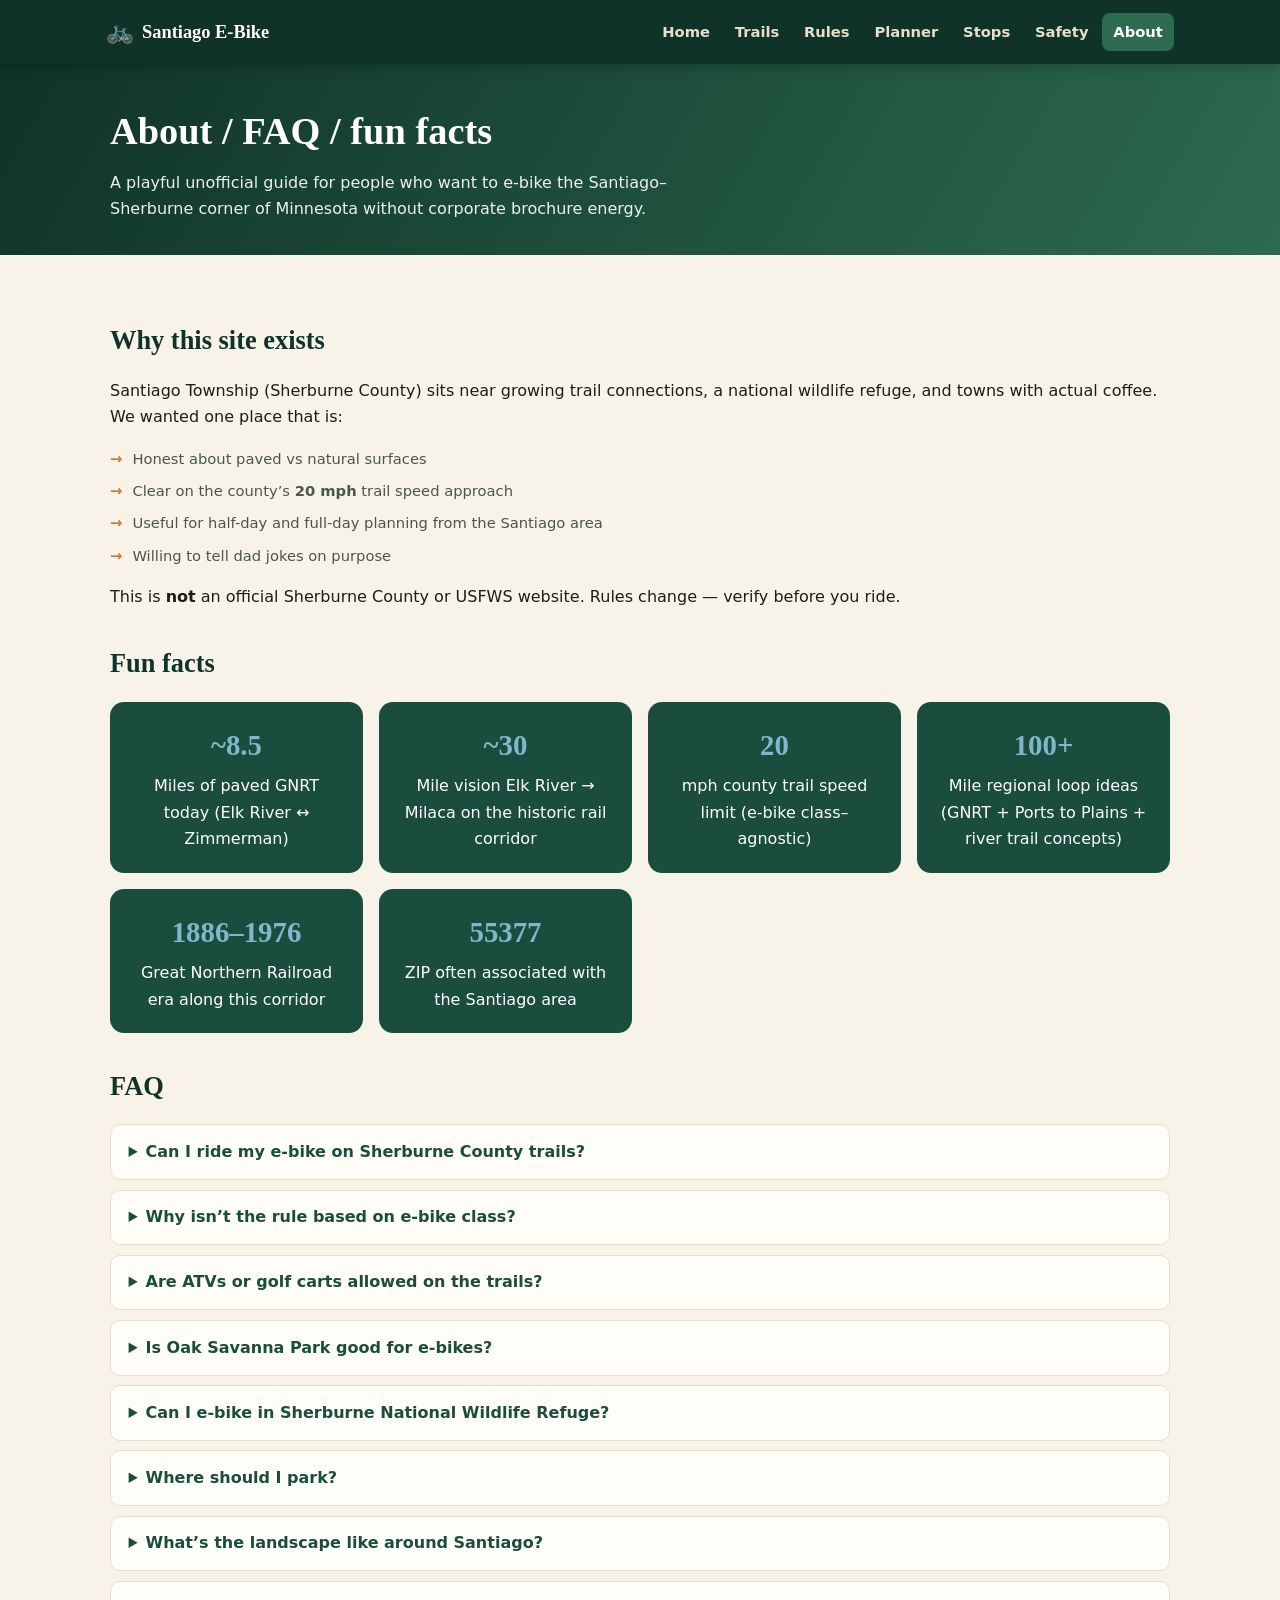
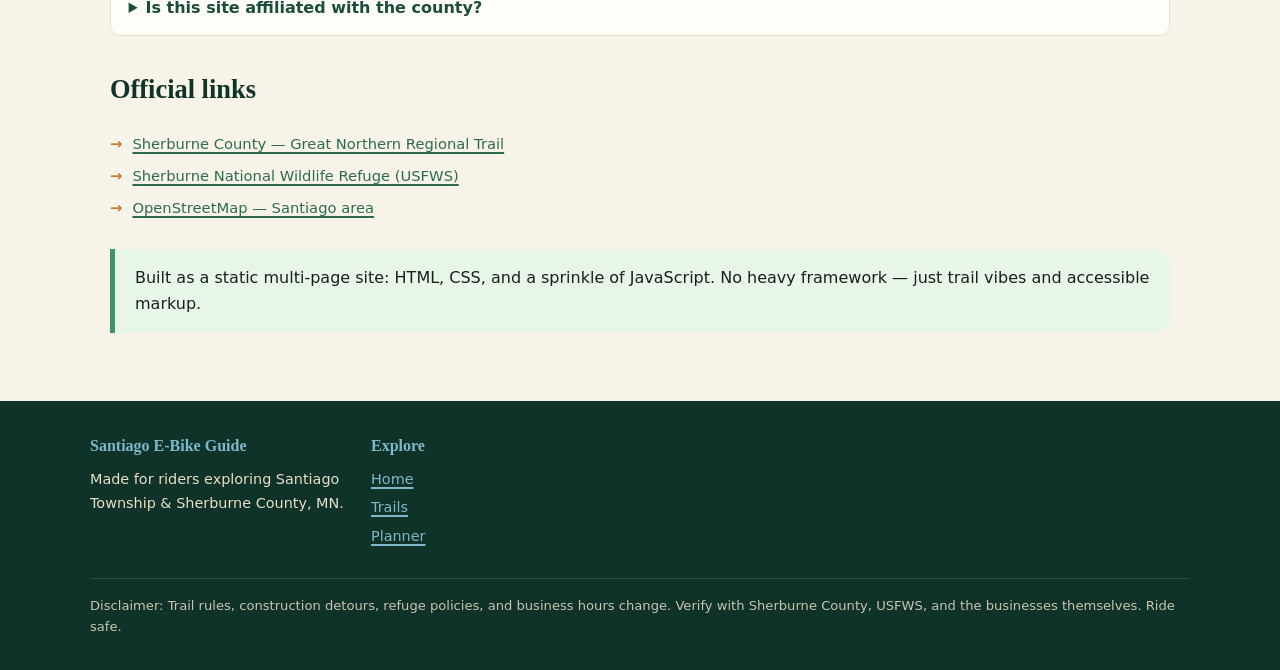
==== about.html @ 82b5d987 "Initial Santiago MN e-bike guide site Static multi-page guide for trails, rules, trip plans, and sto" ====
<!DOCTYPE html>
<html lang="en">
<head>
  <meta charset="UTF-8" />
  <meta name="viewport" content="width=device-width, initial-scale=1" />
  <meta name="description" content="About the Santiago E-Bike Guide — FAQ and fun facts about Santiago Township and Sherburne County trails." />
  <title>About &amp; FAQ | Santiago E-Bike Guide</title>
  <link rel="stylesheet" href="styles.css" />
</head>
<body>
  <a class="skip-link" href="#main">Skip to content</a>
  <header class="site-header">
    <div class="nav-inner">
      <a class="logo" href="index.html"><span class="logo-bike" aria-hidden="true">🚲</span> Santiago E-Bike</a>
      <button class="nav-toggle" type="button" aria-expanded="false" aria-controls="site-nav" aria-label="Open menu">☰</button>
      <nav id="site-nav" aria-label="Primary">
        <ul class="nav-list">
          <li><a href="index.html">Home</a></li>
          <li><a href="trails.html">Trails</a></li>
          <li><a href="rules.html">Rules</a></li>
          <li><a href="planner.html">Planner</a></li>
          <li><a href="stops.html">Stops</a></li>
          <li><a href="safety.html">Safety</a></li>
          <li><a href="about.html" aria-current="page">About</a></li>
        </ul>
      </nav>
    </div>
  </header>

  <div class="page-hero">
    <div class="wrap">
      <h1>About / FAQ / fun facts</h1>
      <p>A playful unofficial guide for people who want to e-bike the Santiago–Sherburne corner of Minnesota without corporate brochure energy.</p>
    </div>
  </div>

  <main id="main">
    <div class="wrap">
      <h2>Why this site exists</h2>
      <p>Santiago Township (Sherburne County) sits near growing trail connections, a national wildlife refuge, and towns with actual coffee. We wanted one place that is:</p>
      <ul class="meta-list">
        <li>Honest about paved vs natural surfaces</li>
        <li>Clear on the county’s <strong>20 mph</strong> trail speed approach</li>
        <li>Useful for half-day and full-day planning from the Santiago area</li>
        <li>Willing to tell dad jokes on purpose</li>
      </ul>
      <p>This is <strong>not</strong> an official Sherburne County or USFWS website. Rules change — verify before you ride.</p>

      <h2>Fun facts</h2>
      <div class="fun-facts">
        <div class="fun-fact">
          <strong>~8.5</strong>
          Miles of paved GNRT today (Elk River ↔ Zimmerman)
        </div>
        <div class="fun-fact">
          <strong>~30</strong>
          Mile vision Elk River → Milaca on the historic rail corridor
        </div>
        <div class="fun-fact">
          <strong>20</strong>
          mph county trail speed limit (e-bike class–agnostic)
        </div>
        <div class="fun-fact">
          <strong>100+</strong>
          Mile regional loop ideas (GNRT + Ports to Plains + river trail concepts)
        </div>
        <div class="fun-fact">
          <strong>1886–1976</strong>
          Great Northern Railroad era along this corridor
        </div>
        <div class="fun-fact">
          <strong>55377</strong>
          ZIP often associated with the Santiago area
        </div>
      </div>

      <h2>FAQ</h2>
      <div class="faq">
        <details>
          <summary>Can I ride my e-bike on Sherburne County trails?</summary>
          <p>Electric-assisted bicycles (as defined in Minnesota state law / county ordinance alignment) are allowed on county trails, including the Great Northern Regional Trail. Keep speeds at or under 20 mph.</p>
        </details>
        <details>
          <summary>Why isn’t the rule based on e-bike class?</summary>
          <p>County discussion noted that classes are hard to distinguish visually, making class-based rules tough to enforce. A universal speed limit is clearer for everyone.</p>
        </details>
        <details>
          <summary>Are ATVs or golf carts allowed on the trails?</summary>
          <p>No. Motorized vehicles such as ATVs, golf carts, and similar machines are not allowed on county trails.</p>
        </details>
        <details>
          <summary>Is Oak Savanna Park good for e-bikes?</summary>
          <p>It’s wonderful parkland, but surfaces lean crushed limestone / natural — better as a hike or careful check-before-you-ride situation. For a dedicated e-bike spin, prioritize the paved GNRT.</p>
        </details>
        <details>
          <summary>Can I e-bike in Sherburne National Wildlife Refuge?</summary>
          <p>Maybe on some roads — maybe not on trails. Refuge rules are separate from county trail rules. Check USFWS guidance before you go; many visitors have a better wildlife day on foot.</p>
        </details>
        <details>
          <summary>Where should I park?</summary>
          <p>Use designated GNRT parking locations (county lists multiple). Popular references include Zimmerman City Park / Lion’s Park and Elk River–area lots including Woodland Trails Regional Park. Confirm the current map on the county site.</p>
        </details>
        <details>
          <summary>What’s the landscape like around Santiago?</summary>
          <p>Flat-to-gently-rolling prairie, oak, and wetland country — roughly 45.53°N, 93.82°W — near Becker, Zimmerman, and Elk River.</p>
        </details>
        <details>
          <summary>Is this site affiliated with the county?</summary>
          <p>Nope. Friendly fan guide. Official info lives with Sherburne County Parks &amp; Recreation and USFWS.</p>
        </details>
      </div>

      <h2>Official links</h2>
      <ul class="meta-list">
        <li><a href="https://www.co.sherburne.mn.us/1393/Great-Northern-Regional-Trail" rel="noopener noreferrer" target="_blank">Sherburne County — Great Northern Regional Trail</a></li>
        <li><a href="https://www.fws.gov/refuge/sherburne" rel="noopener noreferrer" target="_blank">Sherburne National Wildlife Refuge (USFWS)</a></li>
        <li><a href="https://www.openstreetmap.org/?mlat=45.53&amp;mlon=-93.82#map=11/45.53/-93.82" rel="noopener noreferrer" target="_blank">OpenStreetMap — Santiago area</a></li>
      </ul>

      <div class="callout" style="margin-top:1.5rem">
        Built as a static multi-page site: HTML, CSS, and a sprinkle of JavaScript. No heavy framework — just trail vibes and accessible markup.
      </div>
    </div>
  </main>

  <footer class="site-footer">
    <div class="wrap">
      <div>
        <h3>Santiago E-Bike Guide</h3>
        <p>Made for riders exploring Santiago Township &amp; Sherburne County, MN.</p>
      </div>
      <div>
        <h3>Explore</h3>
        <ul class="footer-nav">
          <li><a href="index.html">Home</a></li>
          <li><a href="trails.html">Trails</a></li>
          <li><a href="planner.html">Planner</a></li>
        </ul>
      </div>
      <p class="disclaimer">Disclaimer: Trail rules, construction detours, refuge policies, and business hours change. Verify with Sherburne County, USFWS, and the businesses themselves. Ride safe.</p>
    </div>
  </footer>
  <script src="nav.js"></script>
</body>
</html>
---- styles.css ----
/* Santiago E-Bike Guide — Minnesota prairie greens, sky blues, warm trail accents */
:root {
  --pine: #1a4d3e;
  --pine-deep: #0f3328;
  --moss: #2d6a4f;
  --sage: #40916c;
  --sky: #4a90a4;
  --sky-light: #7eb8c9;
  --cream: #f7f3e9;
  --sand: #e8dfc8;
  --trail: #c4783a;
  --trail-hot: #d4894a;
  --bark: #5c4033;
  --ink: #1a1f1c;
  --muted: #4a554e;
  --white: #ffffff;
  --card: #fffdf8;
  --shadow: 0 4px 20px rgba(15, 51, 40, 0.12);
  --radius: 14px;
  --nav-h: 64px;
  --font: "Segoe UI", system-ui, -apple-system, sans-serif;
  --display: Georgia, "Palatino Linotype", "Book Antiqua", serif;
}

*, *::before, *::after { box-sizing: border-box; margin: 0; padding: 0; }

html { scroll-behavior: smooth; }

body {
  font-family: var(--font);
  color: var(--ink);
  background: var(--cream);
  line-height: 1.65;
  min-height: 100vh;
  display: flex;
  flex-direction: column;
}

img { max-width: 100%; height: auto; display: block; }
a { color: var(--moss); text-decoration-thickness: 2px; text-underline-offset: 3px; }
a:hover { color: var(--trail); }
a:focus-visible, button:focus-visible, summary:focus-visible {
  outline: 3px solid var(--trail);
  outline-offset: 3px;
}

.skip-link {
  position: absolute;
  left: -9999px;
  top: 0;
  background: var(--pine);
  color: var(--white);
  padding: 0.75rem 1.25rem;
  z-index: 1000;
  border-radius: 0 0 8px 0;
}
.skip-link:focus { left: 0; }

/* ——— Sticky nav ——— */
.site-header {
  position: sticky;
  top: 0;
  z-index: 100;
  background: var(--pine-deep);
  color: var(--white);
  box-shadow: 0 2px 12px rgba(0,0,0,0.25);
}

.nav-inner {
  max-width: 1100px;
  margin: 0 auto;
  padding: 0 1rem;
  height: var(--nav-h);
  display: flex;
  align-items: center;
  justify-content: space-between;
  gap: 1rem;
}

.logo {
  font-family: var(--display);
  font-size: 1.15rem;
  font-weight: 700;
  color: var(--white);
  text-decoration: none;
  display: flex;
  align-items: center;
  gap: 0.5rem;
  white-space: nowrap;
}
.logo:hover { color: var(--sky-light); }
.logo-bike { font-size: 1.4rem; }

.nav-toggle {
  display: none;
  background: transparent;
  border: 2px solid var(--sky-light);
  color: var(--white);
  padding: 0.4rem 0.7rem;
  border-radius: 8px;
  cursor: pointer;
  font-size: 1.1rem;
  line-height: 1;
}

.nav-toggle[aria-expanded="true"] { background: var(--moss); }

.nav-list {
  display: flex;
  list-style: none;
  gap: 0.15rem;
  flex-wrap: wrap;
  align-items: center;
}

.nav-list a {
  color: var(--sand);
  text-decoration: none;
  padding: 0.45rem 0.7rem;
  border-radius: 8px;
  font-size: 0.92rem;
  font-weight: 600;
  display: block;
}
.nav-list a:hover,
.nav-list a[aria-current="page"] {
  background: var(--moss);
  color: var(--white);
}

@media (max-width: 860px) {
  .nav-toggle { display: block; }
  .nav-list {
    display: none;
    position: absolute;
    top: var(--nav-h);
    left: 0;
    right: 0;
    background: var(--pine);
    flex-direction: column;
    padding: 0.75rem;
    gap: 0.25rem;
    box-shadow: 0 8px 20px rgba(0,0,0,0.3);
  }
  .nav-list.open { display: flex; }
  .nav-list a { padding: 0.75rem 1rem; width: 100%; }
}

/* ——— Layout ——— */
main { flex: 1; }
.wrap {
  max-width: 1100px;
  margin: 0 auto;
  padding: 2rem 1.25rem 3rem;
}

.hero {
  background:
    linear-gradient(135deg, rgba(15,51,40,0.92) 0%, rgba(45,106,79,0.85) 50%, rgba(74,144,164,0.75) 100%),
    radial-gradient(ellipse at 20% 80%, rgba(196,120,58,0.35), transparent 50%),
    var(--pine);
  color: var(--white);
  padding: 3.5rem 1.25rem 3rem;
  position: relative;
  overflow: hidden;
}
.hero::after {
  content: "";
  position: absolute;
  bottom: -2px;
  left: 0;
  right: 0;
  height: 40px;
  background: url("data:image/svg+xml,%3Csvg xmlns='http://www.w3.org/2000/svg' viewBox='0 0 1200 40' preserveAspectRatio='none'%3E%3Cpath d='M0,20 Q150,0 300,20 T600,20 T900,20 T1200,20 L1200,40 L0,40 Z' fill='%23f7f3e9'/%3E%3C/svg%3E") no-repeat bottom / 100% 100%;
}
.hero-inner { max-width: 1100px; margin: 0 auto; position: relative; z-index: 1; }
.hero h1 {
  font-family: var(--display);
  font-size: clamp(1.9rem, 4.5vw, 3rem);
  line-height: 1.2;
  margin-bottom: 0.75rem;
  max-width: 18ch;
}
.hero .tagline {
  font-size: 1.15rem;
  max-width: 42ch;
  opacity: 0.95;
  margin-bottom: 1.5rem;
}
.hero-meta {
  display: flex;
  flex-wrap: wrap;
  gap: 0.6rem;
  margin-bottom: 1.5rem;
}
.pill {
  background: rgba(255,255,255,0.15);
  border: 1px solid rgba(255,255,255,0.35);
  padding: 0.35rem 0.85rem;
  border-radius: 999px;
  font-size: 0.85rem;
  font-weight: 600;
}
.btn-row { display: flex; flex-wrap: wrap; gap: 0.75rem; }
.btn {
  display: inline-block;
  padding: 0.7rem 1.35rem;
  border-radius: 999px;
  font-weight: 700;
  text-decoration: none;
  border: 2px solid transparent;
  cursor: pointer;
  font-size: 0.95rem;
  transition: transform 0.15s, background 0.15s;
}
.btn:hover { transform: translateY(-2px); }
.btn-primary {
  background: var(--trail);
  color: var(--white);
  border-color: var(--trail-hot);
}
.btn-primary:hover { background: var(--trail-hot); color: var(--white); }
.btn-ghost {
  background: transparent;
  color: var(--white);
  border-color: rgba(255,255,255,0.6);
}
.btn-ghost:hover { background: rgba(255,255,255,0.12); color: var(--white); }
.btn-outline {
  background: transparent;
  color: var(--pine);
  border-color: var(--pine);
}
.btn-outline:hover { background: var(--pine); color: var(--white); }

.page-hero {
  background: linear-gradient(120deg, var(--pine-deep), var(--moss));
  color: var(--white);
  padding: 2.25rem 1.25rem 2rem;
}
.page-hero .wrap { padding-top: 0; padding-bottom: 0; }
.page-hero h1 {
  font-family: var(--display);
  font-size: clamp(1.6rem, 3.5vw, 2.4rem);
  margin-bottom: 0.4rem;
}
.page-hero p { opacity: 0.92; max-width: 55ch; }

h2 {
  font-family: var(--display);
  color: var(--pine-deep);
  font-size: 1.65rem;
  margin: 2rem 0 1rem;
}
h3 {
  font-family: var(--display);
  color: var(--pine);
  font-size: 1.2rem;
  margin: 0 0 0.5rem;
}

.lead { font-size: 1.1rem; color: var(--muted); max-width: 60ch; margin-bottom: 1.5rem; }

.grid {
  display: grid;
  gap: 1.25rem;
}
.grid-2 { grid-template-columns: repeat(auto-fit, minmax(280px, 1fr)); }
.grid-3 { grid-template-columns: repeat(auto-fit, minmax(240px, 1fr)); }

.card {
  background: var(--card);
  border: 1px solid var(--sand);
  border-radius: var(--radius);
  padding: 1.35rem 1.4rem;
  box-shadow: var(--shadow);
  transition: transform 0.15s, box-shadow 0.15s;
}
.card:hover { transform: translateY(-3px); box-shadow: 0 8px 28px rgba(15,51,40,0.16); }
.card-icon {
  font-size: 2rem;
  margin-bottom: 0.5rem;
  line-height: 1;
}
.card h3 a { text-decoration: none; color: inherit; }
.card h3 a:hover { color: var(--trail); }
.card .badge {
  display: inline-block;
  font-size: 0.75rem;
  font-weight: 700;
  text-transform: uppercase;
  letter-spacing: 0.04em;
  padding: 0.2rem 0.55rem;
  border-radius: 6px;
  margin-bottom: 0.6rem;
}
.badge-paved { background: #d4edda; color: #155724; }
.badge-natural { background: #fff3cd; color: #856404; }
.badge-mix { background: #cce5ff; color: #004085; }
.badge-check { background: #e2e3e5; color: #383d41; }

.meta-list {
  list-style: none;
  margin: 0.75rem 0;
  font-size: 0.92rem;
  color: var(--muted);
}
.meta-list li {
  padding: 0.25rem 0;
  padding-left: 1.4rem;
  position: relative;
}
.meta-list li::before {
  content: "→";
  position: absolute;
  left: 0;
  color: var(--trail);
  font-weight: 700;
}

.quick-links .card { text-align: center; }
.quick-links .card p { font-size: 0.92rem; color: var(--muted); }

/* Dad joke widget */
.joke-box {
  background: linear-gradient(135deg, #fff8e7, #fdebd0);
  border: 2px dashed var(--trail);
  border-radius: var(--radius);
  padding: 1.5rem 1.75rem;
  margin: 2rem 0;
  position: relative;
}
.joke-box::before {
  content: "🚴 Dad Joke of the Trail";
  display: block;
  font-weight: 800;
  color: var(--bark);
  font-size: 0.85rem;
  text-transform: uppercase;
  letter-spacing: 0.06em;
  margin-bottom: 0.75rem;
}
.joke-text {
  font-family: var(--display);
  font-size: 1.25rem;
  color: var(--ink);
  margin-bottom: 0.5rem;
  min-height: 2.5em;
}
.joke-punch {
  font-size: 1.05rem;
  color: var(--moss);
  font-weight: 600;
  min-height: 1.5em;
}
.joke-controls {
  margin-top: 1rem;
  display: flex;
  gap: 0.75rem;
  flex-wrap: wrap;
  align-items: center;
}
.joke-btn {
  background: var(--pine);
  color: var(--white);
  border: none;
  padding: 0.55rem 1.1rem;
  border-radius: 999px;
  font-weight: 700;
  cursor: pointer;
  font-size: 0.9rem;
}
.joke-btn:hover { background: var(--moss); }
.joke-hint { font-size: 0.8rem; color: var(--muted); }

.seasonal {
  background: var(--pine);
  color: var(--white);
  border-radius: var(--radius);
  padding: 1.5rem 1.75rem;
  display: grid;
  gap: 1rem;
  grid-template-columns: auto 1fr;
  align-items: start;
}
.seasonal-icon { font-size: 2.5rem; line-height: 1; }
.seasonal h2 { color: var(--sky-light); margin: 0 0 0.4rem; font-size: 1.3rem; }
.seasonal p { margin: 0; opacity: 0.95; }

.map-embed {
  border-radius: var(--radius);
  overflow: hidden;
  border: 2px solid var(--sand);
  box-shadow: var(--shadow);
  margin: 1.5rem 0;
  aspect-ratio: 16 / 9;
  max-height: 420px;
}
.map-embed iframe {
  width: 100%;
  height: 100%;
  border: 0;
  min-height: 280px;
}

.callout {
  background: #e8f5e9;
  border-left: 5px solid var(--sage);
  padding: 1rem 1.25rem;
  border-radius: 0 var(--radius) var(--radius) 0;
  margin: 1.25rem 0;
}
.callout.warn {
  background: #fff8e1;
  border-left-color: var(--trail);
}
.callout.info {
  background: #e3f2fd;
  border-left-color: var(--sky);
}

.plan {
  border-top: 4px solid var(--trail);
}
.plan-steps {
  counter-reset: step;
  list-style: none;
  margin: 1rem 0;
}
.plan-steps li {
  counter-increment: step;
  padding: 0.75rem 0 0.75rem 3rem;
  position: relative;
  border-bottom: 1px solid var(--sand);
}
.plan-steps li::before {
  content: counter(step);
  position: absolute;
  left: 0;
  top: 0.7rem;
  width: 2rem;
  height: 2rem;
  background: var(--moss);
  color: white;
  border-radius: 50%;
  display: flex;
  align-items: center;
  justify-content: center;
  font-weight: 800;
  font-size: 0.9rem;
}

.checklist {
  list-style: none;
  columns: 2;
  column-gap: 2rem;
}
.checklist li {
  break-inside: avoid;
  padding: 0.4rem 0 0.4rem 1.75rem;
  position: relative;
}
.checklist li::before {
  content: "✓";
  position: absolute;
  left: 0;
  color: var(--sage);
  font-weight: 800;
}
@media (max-width: 560px) {
  .checklist { columns: 1; }
  .seasonal { grid-template-columns: 1fr; }
}

.faq details {
  background: var(--card);
  border: 1px solid var(--sand);
  border-radius: 10px;
  margin-bottom: 0.6rem;
  padding: 0.85rem 1.1rem;
}
.faq summary {
  font-weight: 700;
  cursor: pointer;
  color: var(--pine);
}
.faq details[open] summary { margin-bottom: 0.5rem; }
.faq details p { color: var(--muted); }

.fun-facts {
  display: grid;
  gap: 1rem;
  grid-template-columns: repeat(auto-fit, minmax(200px, 1fr));
}
.fun-fact {
  background: var(--pine);
  color: var(--white);
  border-radius: var(--radius);
  padding: 1.25rem;
  text-align: center;
}
.fun-fact strong {
  display: block;
  font-size: 1.8rem;
  font-family: var(--display);
  color: var(--sky-light);
  margin-bottom: 0.25rem;
}

table.rules {
  width: 100%;
  border-collapse: collapse;
  background: var(--card);
  border-radius: var(--radius);
  overflow: hidden;
  box-shadow: var(--shadow);
  margin: 1rem 0 1.5rem;
}
table.rules th,
table.rules td {
  text-align: left;
  padding: 0.85rem 1rem;
  border-bottom: 1px solid var(--sand);
}
table.rules th {
  background: var(--pine);
  color: var(--white);
  font-size: 0.9rem;
}
table.rules tr:last-child td { border-bottom: none; }
table.rules .yes { color: #155724; font-weight: 700; }
table.rules .no { color: #721c24; font-weight: 700; }

.site-footer {
  background: var(--pine-deep);
  color: var(--sand);
  padding: 2rem 1.25rem;
  margin-top: auto;
  font-size: 0.9rem;
}
.site-footer .wrap {
  padding: 0;
  display: grid;
  gap: 1.5rem;
  grid-template-columns: repeat(auto-fit, minmax(220px, 1fr));
}
.site-footer h3 { color: var(--sky-light); font-size: 1rem; margin-bottom: 0.5rem; }
.site-footer a { color: var(--sky-light); }
.site-footer a:hover { color: var(--white); }
.site-footer .disclaimer {
  grid-column: 1 / -1;
  border-top: 1px solid rgba(255,255,255,0.15);
  padding-top: 1rem;
  font-size: 0.82rem;
  opacity: 0.85;
}
.footer-nav { list-style: none; }
.footer-nav li { margin: 0.3rem 0; }

.sr-only {
  position: absolute;
  width: 1px;
  height: 1px;
  padding: 0;
  margin: -1px;
  overflow: hidden;
  clip: rect(0,0,0,0);
  border: 0;
}
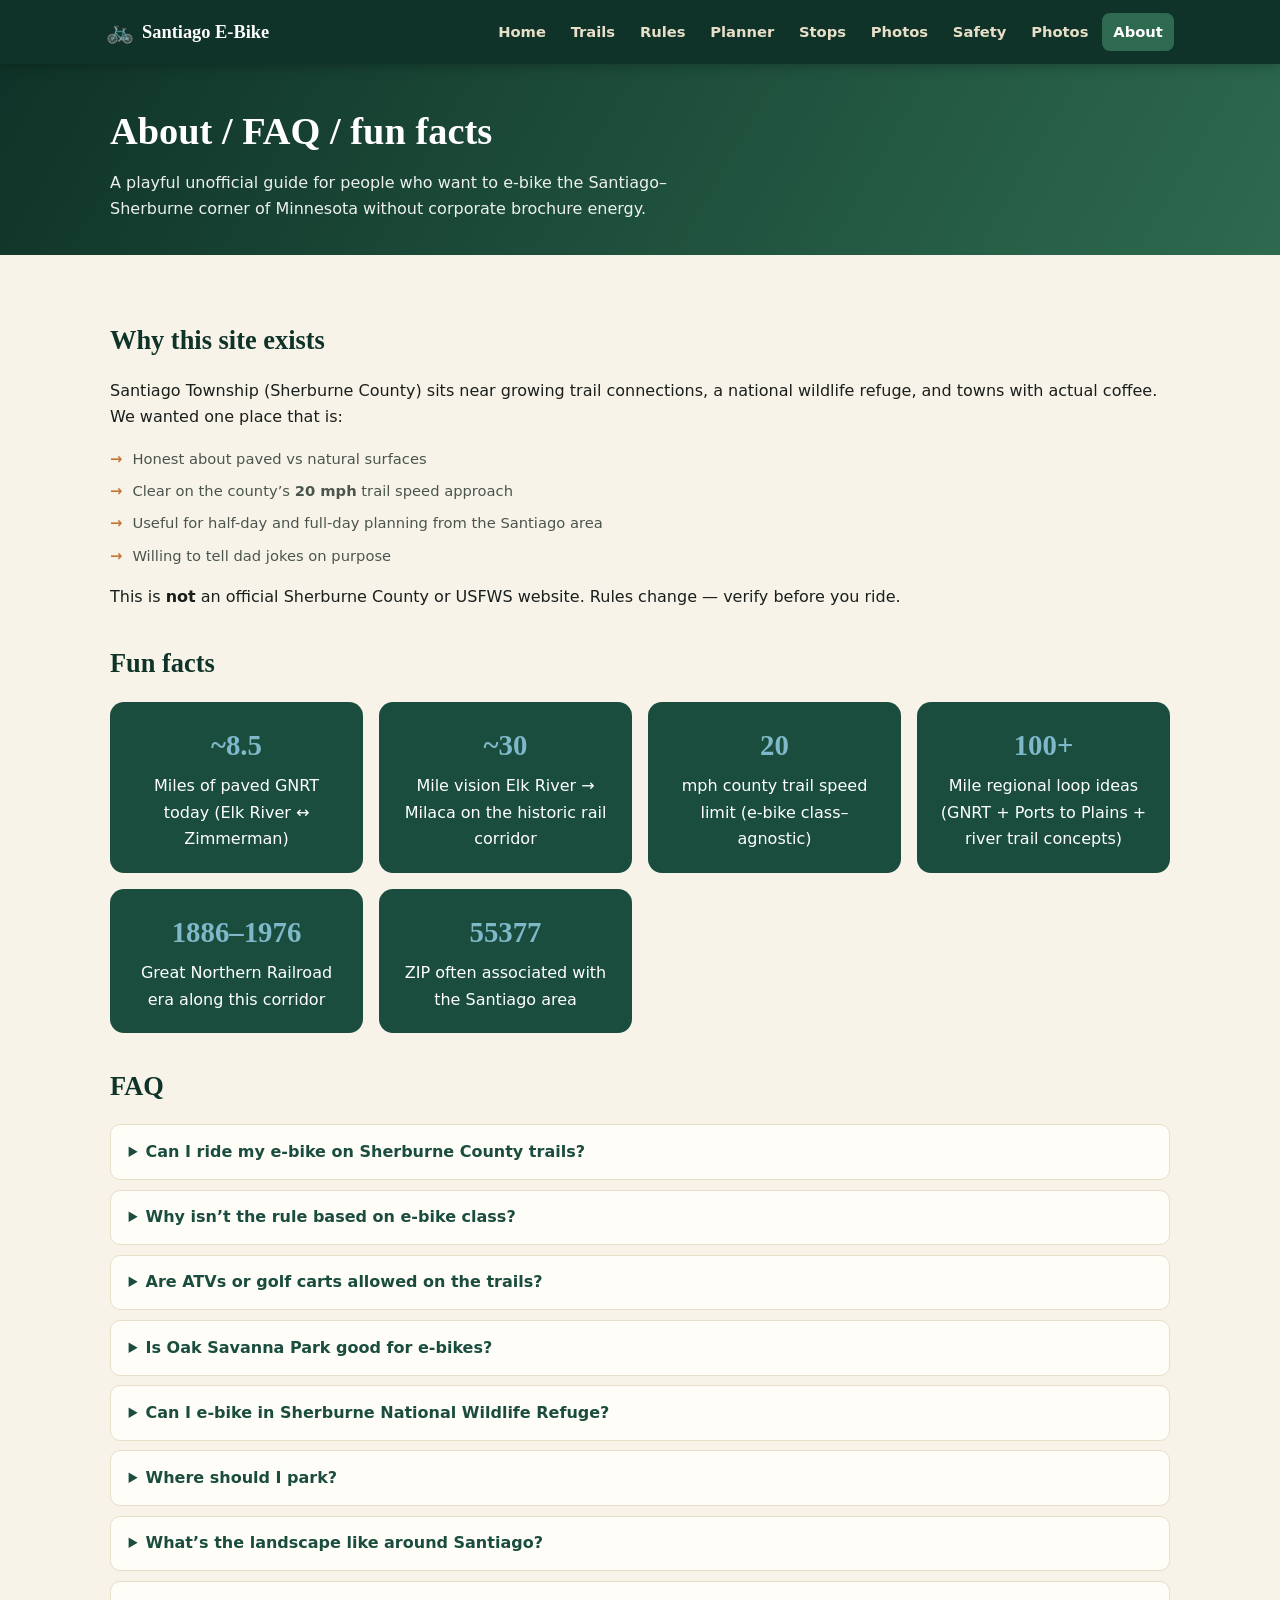
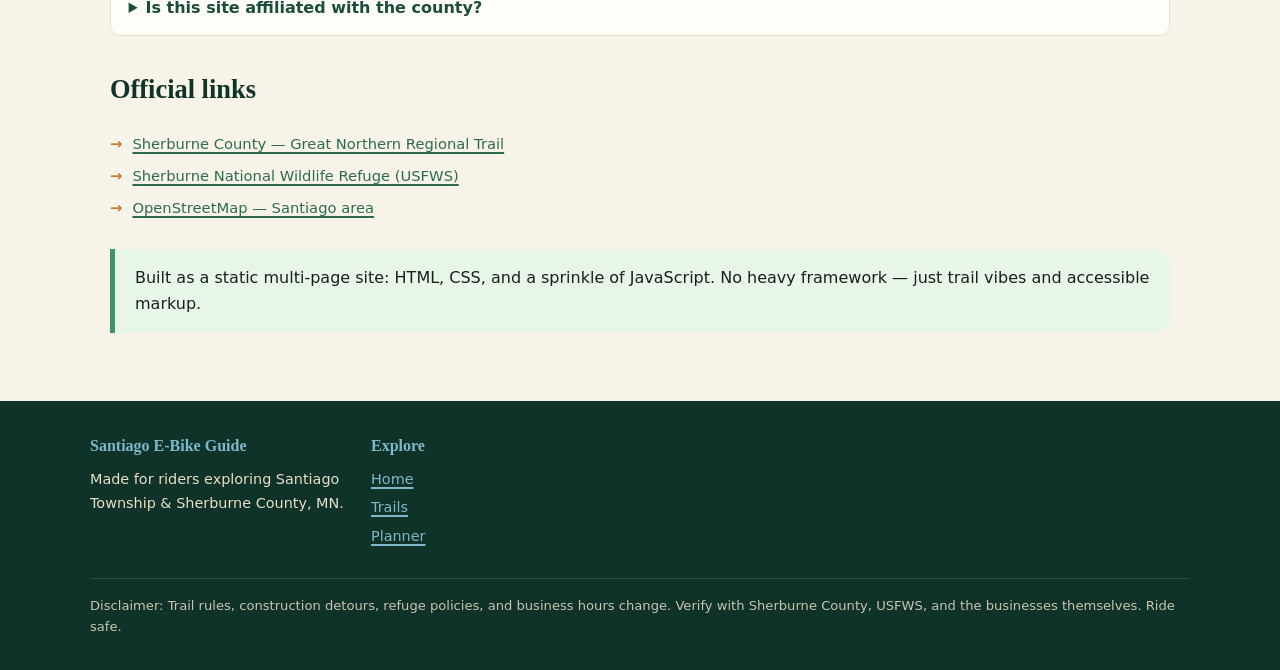
==== commit f551569d: "Add local photo gallery from ride photos Compress and publish four user photos with a Photos page, h" ====
--- a/about.html
+++ b/about.html
@@ -20,7 +20,9 @@
           <li><a href="rules.html">Rules</a></li>
           <li><a href="planner.html">Planner</a></li>
           <li><a href="stops.html">Stops</a></li>
+          <li><a href="photos.html">Photos</a></li>
           <li><a href="safety.html">Safety</a></li>
+          <li><a href="photos.html">Photos</a></li>
           <li><a href="about.html" aria-current="page">About</a></li>
         </ul>
       </nav>
--- a/styles.css
+++ b/styles.css
@@ -567,3 +567,67 @@
   clip: rect(0,0,0,0);
   border: 0;
 }
+
+/* ——— Photo gallery ——— */
+.photo-gallery {
+  display: grid;
+  grid-template-columns: repeat(auto-fit, minmax(260px, 1fr));
+  gap: 1.25rem;
+  margin: 1.5rem 0 2rem;
+}
+.photo-card {
+  background: var(--card);
+  border-radius: var(--radius);
+  overflow: hidden;
+  box-shadow: var(--shadow);
+  border: 1px solid var(--sand);
+}
+.photo-card a {
+  display: block;
+  text-decoration: none;
+  color: inherit;
+}
+.photo-card img {
+  width: 100%;
+  aspect-ratio: 4 / 3;
+  object-fit: cover;
+  background: var(--sand);
+}
+.photo-card figcaption {
+  padding: 0.85rem 1rem 1.1rem;
+  font-size: 0.95rem;
+  color: var(--muted);
+}
+.photo-card h3 {
+  font-family: var(--display);
+  font-size: 1.15rem;
+  color: var(--pine-deep);
+  margin-bottom: 0.25rem;
+}
+.hero-photo-strip {
+  display: grid;
+  grid-template-columns: repeat(4, 1fr);
+  gap: 0.5rem;
+  margin: 1.75rem 0 0.5rem;
+}
+.hero-photo-strip a {
+  display: block;
+  border-radius: 10px;
+  overflow: hidden;
+  box-shadow: var(--shadow);
+}
+.hero-photo-strip img {
+  width: 100%;
+  height: 120px;
+  object-fit: cover;
+  transition: transform 0.25s ease;
+}
+.hero-photo-strip a:hover img {
+  transform: scale(1.04);
+}
+@media (max-width: 720px) {
+  .hero-photo-strip {
+    grid-template-columns: repeat(2, 1fr);
+  }
+  .hero-photo-strip img { height: 100px; }
+}
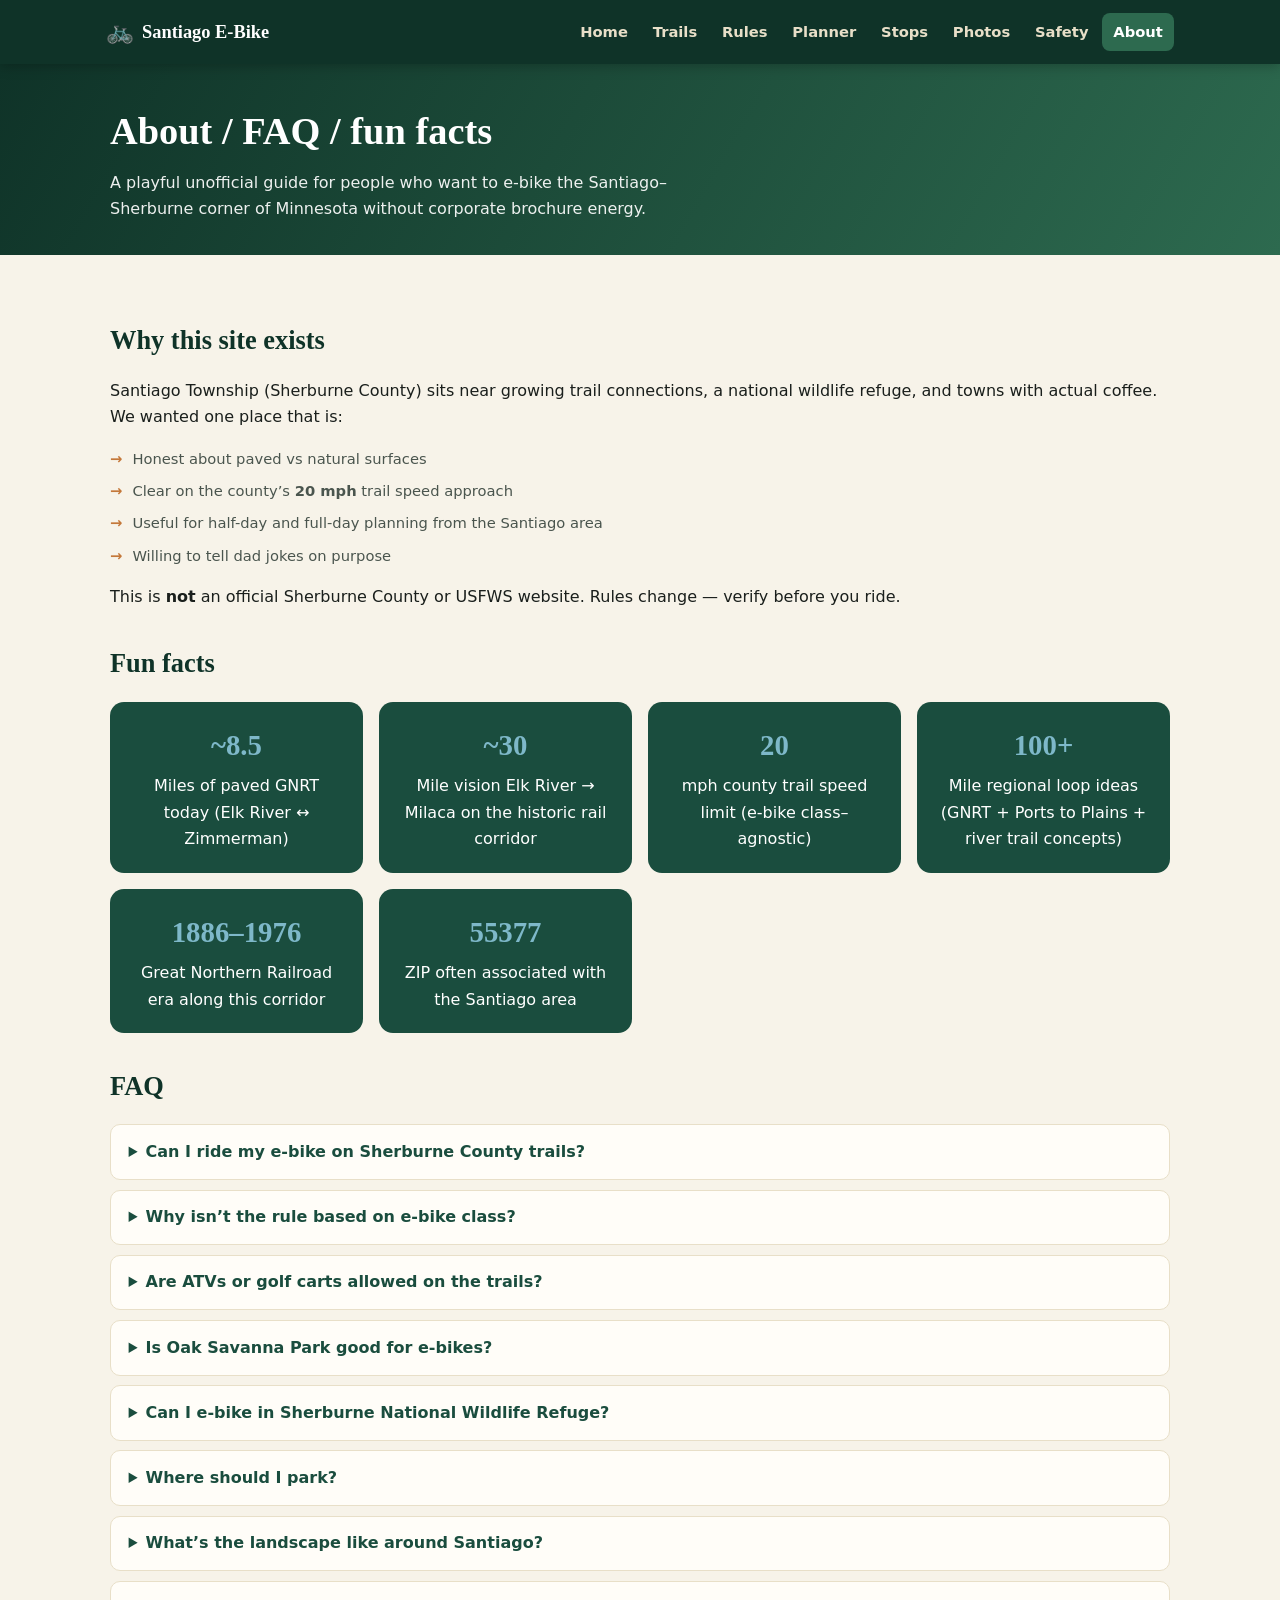
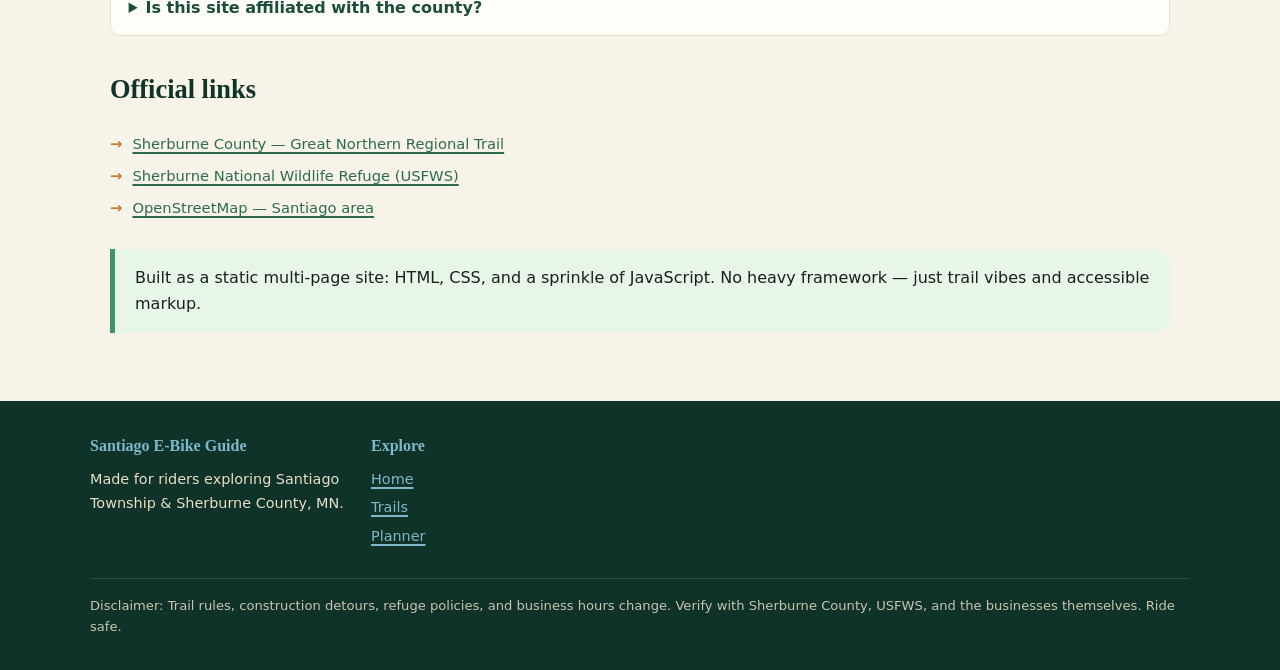
==== commit 16383381: "Fix Photos nav order and remove duplicate link" ====
--- a/about.html
+++ b/about.html
@@ -22,7 +22,6 @@
           <li><a href="stops.html">Stops</a></li>
           <li><a href="photos.html">Photos</a></li>
           <li><a href="safety.html">Safety</a></li>
-          <li><a href="photos.html">Photos</a></li>
           <li><a href="about.html" aria-current="page">About</a></li>
         </ul>
       </nav>
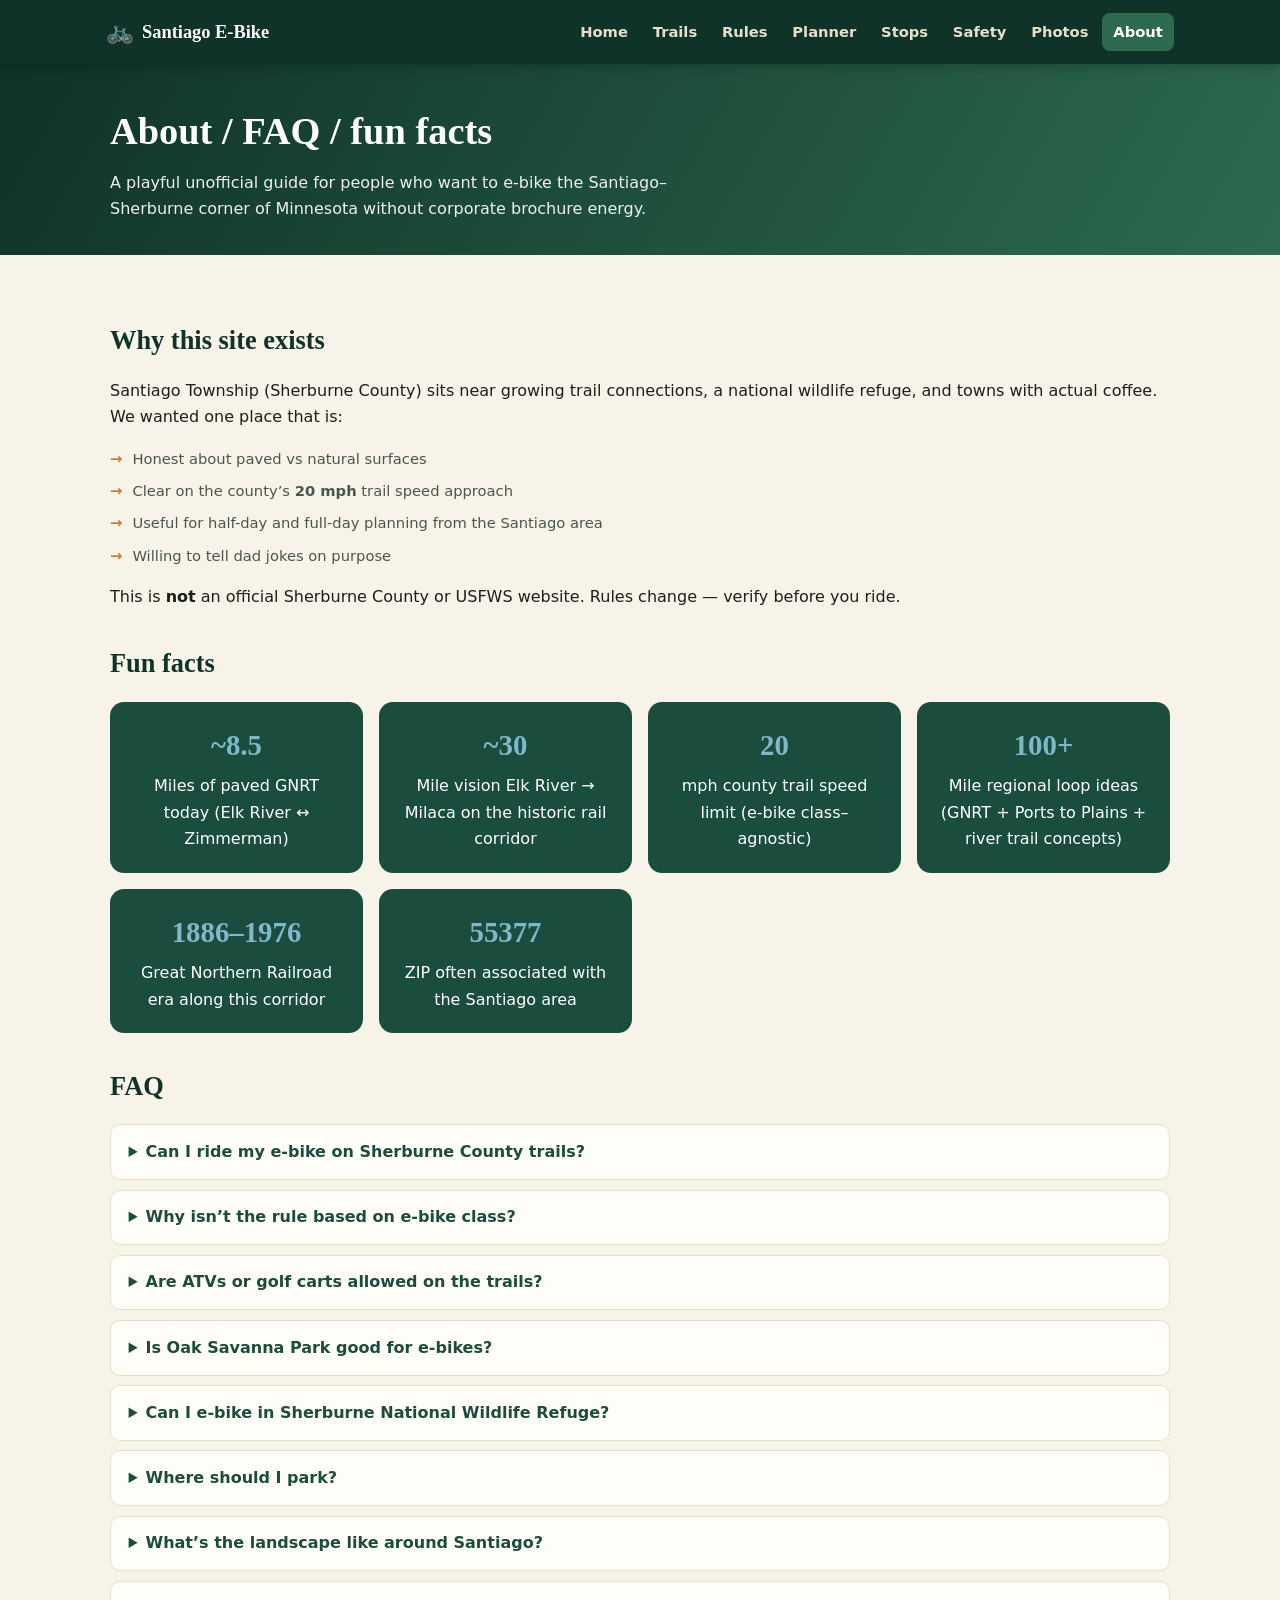
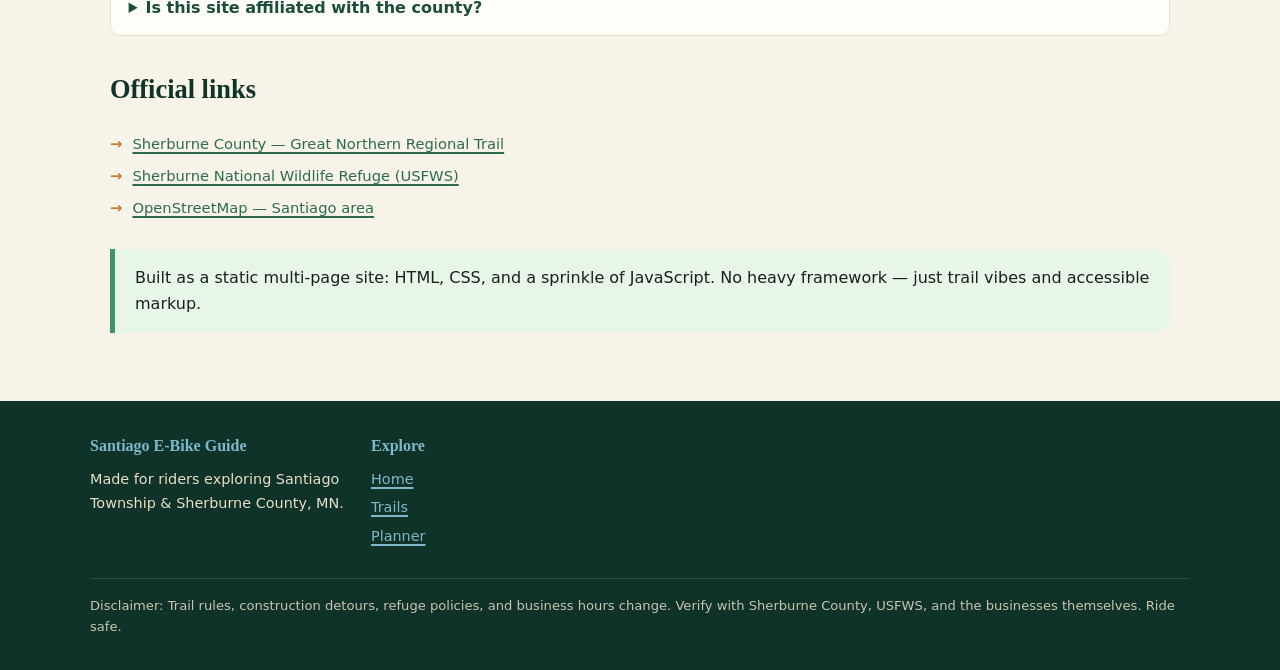
==== commit f2b29f65: "Put Photos after Safety in the nav" ====
--- a/about.html
+++ b/about.html
@@ -20,8 +20,8 @@
           <li><a href="rules.html">Rules</a></li>
           <li><a href="planner.html">Planner</a></li>
           <li><a href="stops.html">Stops</a></li>
+          <li><a href="safety.html">Safety</a></li>
           <li><a href="photos.html">Photos</a></li>
-          <li><a href="safety.html">Safety</a></li>
           <li><a href="about.html" aria-current="page">About</a></li>
         </ul>
       </nav>
